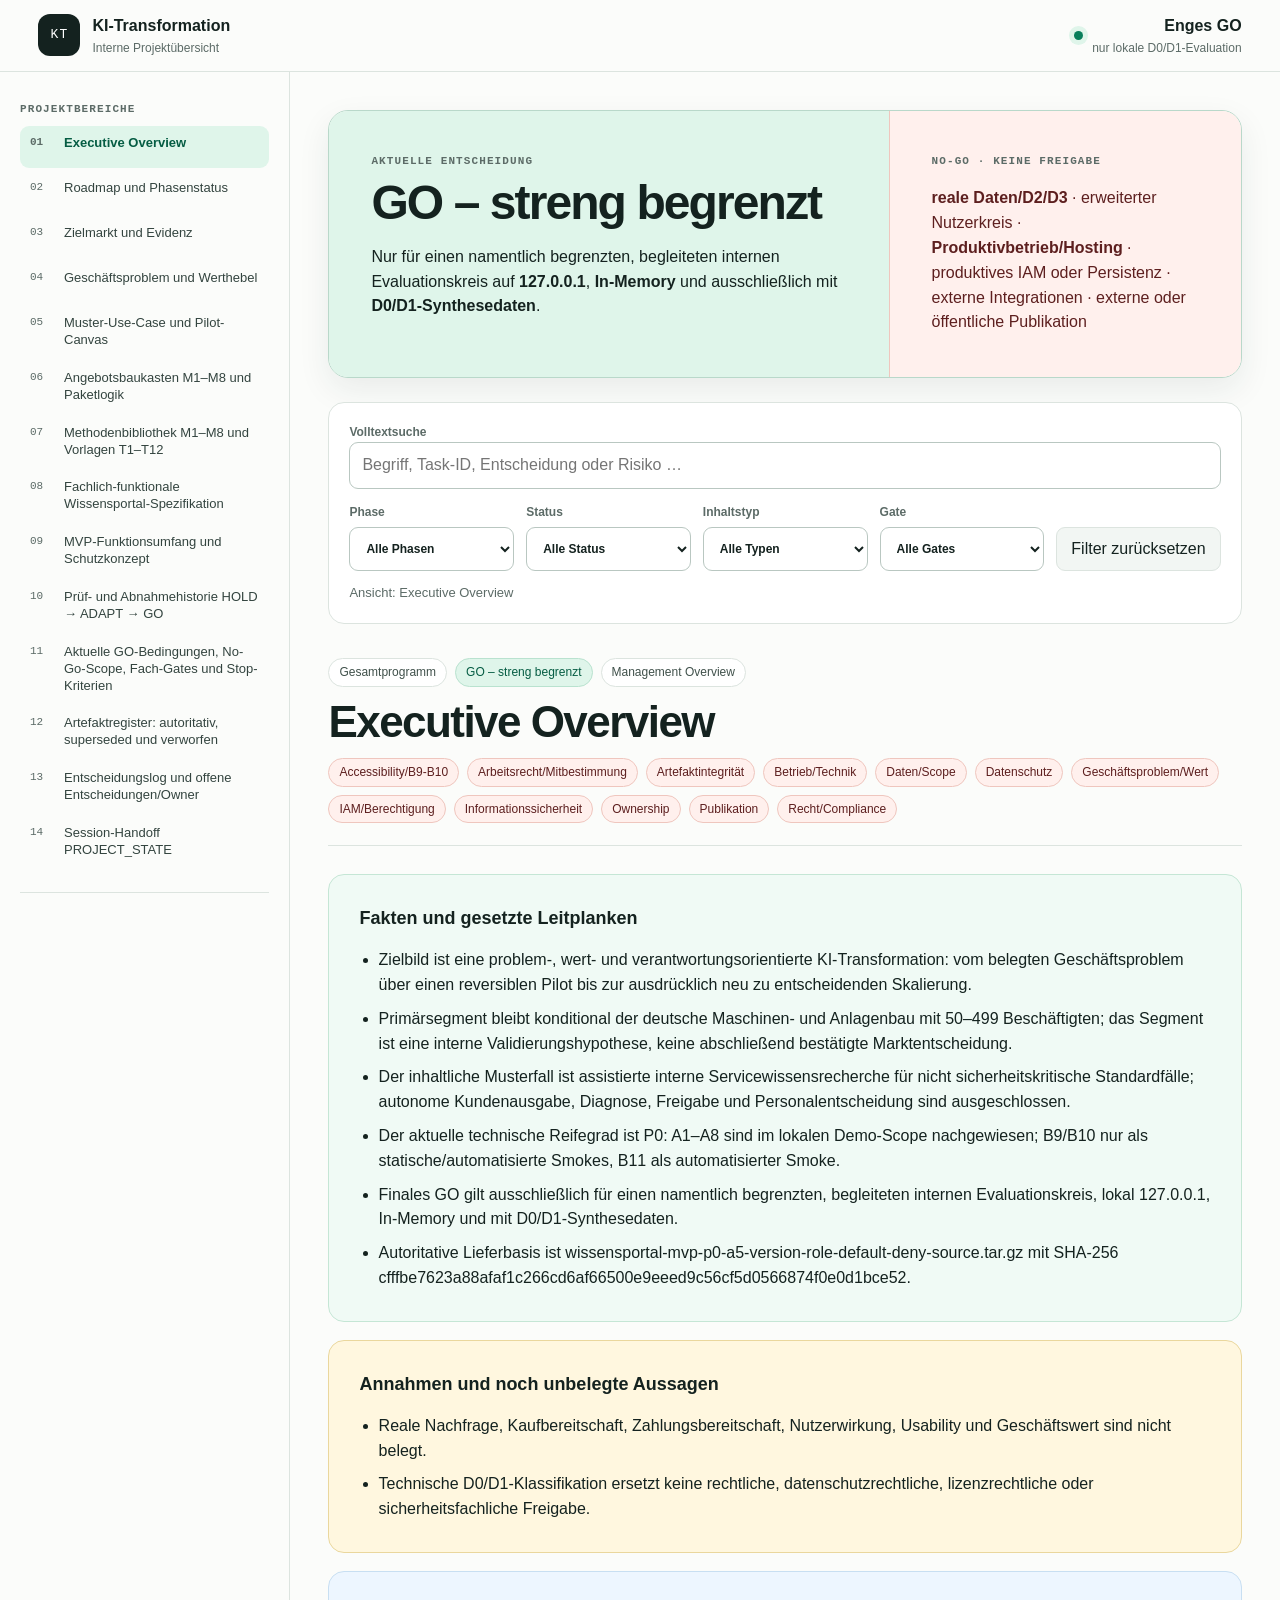
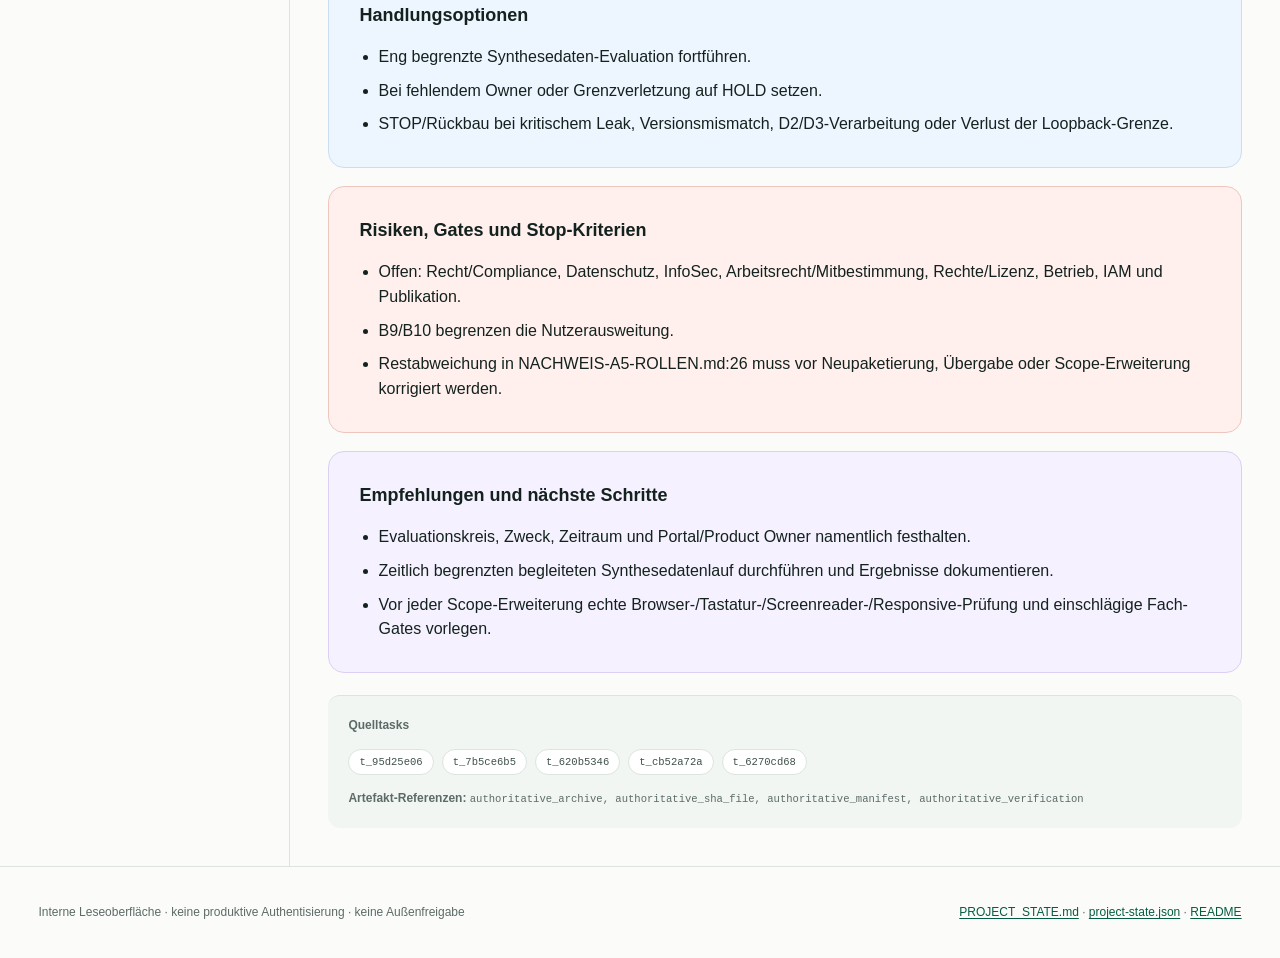
==== index.html @ d921ea35 "Publish GitHub Pages artifact" ====
<!doctype html>
<html lang="de">
<head>
  <meta charset="utf-8">
  <meta name="viewport" content="width=device-width, initial-scale=1">
  <meta name="color-scheme" content="light">
  <title>KI-Transformation · Projektübersicht</title>
  <meta name="description" content="Lokale, quellengebundene Übersicht des KI-Transformationsvorhabens.">
  <link rel="stylesheet" href="styles.css">
  <script src="app.js" defer></script>
</head>
<body>
  <a class="skip-link" href="#content">Zum Inhalt springen</a>
  <header class="topbar">
    <a class="brand" href="?view=executive-overview" aria-label="Zur Projektübersicht">
      <span class="brand-mark" aria-hidden="true">KT</span>
      <span><strong>KI-Transformation</strong><small>Interne Projektübersicht</small></span>
    </a>
    <div class="topbar-status" aria-label="Aktuelle Reifegradentscheidung">
      <span class="pulse" aria-hidden="true"></span>
      <span><strong>Enges GO</strong><small>nur lokale D0/D1-Evaluation</small></span>
    </div>
  </header>

  <div class="shell">
    <aside class="sidebar" aria-label="Projektnavigation">
      <div class="sidebar-inner">
        <p class="eyebrow">Projektbereiche</p>
        <nav id="primary-nav" aria-label="Alle Inhalte">
          <p class="loading">Navigation wird geladen …</p>
        </nav>
        <div class="sidebar-meta">
          <span>13 Inhaltsbereiche</span>
          <span>19 Quelltasks</span>
          <span>Stand: verifizierter Parent-Korpus</span>
        </div>
      </div>
    </aside>

    <main id="content" tabindex="-1">
      <section class="scope-banner" aria-labelledby="scope-title">
        <div class="scope-go">
          <p class="eyebrow">Aktuelle Entscheidung</p>
          <h1 id="scope-title">GO – streng begrenzt</h1>
          <p>Nur für einen namentlich begrenzten, begleiteten internen Evaluationskreis auf <strong>127.0.0.1</strong>, <strong>In-Memory</strong> und ausschließlich mit <strong>D0/D1-Synthesedaten</strong>.</p>
        </div>
        <div class="scope-no-go">
          <p class="eyebrow">No-Go · keine Freigabe</p>
          <p><strong>reale Daten/D2/D3</strong> · erweiterter Nutzerkreis · <strong>Produktivbetrieb/Hosting</strong> · produktives IAM oder Persistenz · externe Integrationen · externe oder öffentliche Publikation</p>
        </div>
      </section>

      <section class="controls" aria-labelledby="search-title">
        <div class="search-field">
          <label id="search-title" for="search">Volltextsuche</label>
          <input id="search" type="search" autocomplete="off" placeholder="Begriff, Task-ID, Entscheidung oder Risiko …">
        </div>
        <div class="filter-grid" aria-label="Inhalte filtern">
          <label>Phase<select id="filter-phase"><option value="">Alle Phasen</option></select></label>
          <label>Status<select id="filter-status"><option value="">Alle Status</option></select></label>
          <label>Inhaltstyp<select id="filter-type"><option value="">Alle Typen</option></select></label>
          <label>Gate<select id="filter-gate"><option value="">Alle Gates</option></select></label>
          <button id="clear-filters" type="button">Filter zurücksetzen</button>
        </div>
        <p id="result-status" class="result-status" role="status" aria-live="polite"></p>
      </section>

      <div id="view" aria-live="polite">
        <section class="loading-panel"><p>Daten werden lokal geladen …</p></section>
      </div>
    </main>
  </div>

  <footer>
    <p>Interne Leseoberfläche · keine produktive Authentisierung · keine Außenfreigabe</p>
    <p><a href="PROJECT_STATE.md">PROJECT_STATE.md</a> · <a href="project-state.json">project-state.json</a> · <a href="README.md">README</a></p>
  </footer>

  <noscript><p class="noscript">Diese lokale Übersicht benötigt JavaScript für Navigation, Suche und Filter. Die konsolidierten Inhalte stehen unter <a href="downloads/KI_TRANSFORMATION_CONTENT.md">KI_TRANSFORMATION_CONTENT.md</a> bereit.</p></noscript>
</body>
</html>
---- styles.css ----
:root {
  --ink: #14221f;
  --muted: #5c6b67;
  --paper: #fbfcfa;
  --surface: #ffffff;
  --surface-soft: #f2f6f3;
  --line: #dce4df;
  --accent: #087f5b;
  --accent-deep: #055c43;
  --accent-soft: #dff5ea;
  --danger: #9c2e2e;
  --danger-soft: #fff0ed;
  --amber: #8a5700;
  --amber-soft: #fff7df;
  --blue: #215b8f;
  --blue-soft: #edf6ff;
  --violet: #60469b;
  --violet-soft: #f5f1ff;
  --shadow: 0 12px 32px rgba(28, 55, 45, 0.08);
  --radius: 16px;
  --focus: #0067c5;
}

* { box-sizing: border-box; }
html { scroll-behavior: smooth; }
body {
  margin: 0;
  color: var(--ink);
  background: var(--paper);
  font-family: Avenir, "Segoe UI", Helvetica, Arial, sans-serif;
  line-height: 1.55;
}
a { color: var(--accent-deep); text-decoration-thickness: .08em; text-underline-offset: .18em; }
a:hover { color: var(--accent); }
button, input, select { font: inherit; }
button, select, input { min-height: 44px; }
:focus-visible { outline: 3px solid var(--focus); outline-offset: 3px; }
.skip-link {
  position: fixed;
  z-index: 100;
  top: 10px;
  left: 10px;
  padding: 10px 16px;
  transform: translateY(-150%);
  color: white;
  background: var(--ink);
  border-radius: 8px;
}
.skip-link:focus { transform: translateY(0); }

.topbar {
  position: sticky;
  z-index: 20;
  top: 0;
  display: flex;
  align-items: center;
  justify-content: space-between;
  min-height: 72px;
  padding: 10px clamp(18px, 3vw, 42px);
  background: rgba(251, 252, 250, .96);
  border-bottom: 1px solid var(--line);
}
.brand { display: flex; align-items: center; gap: 12px; color: var(--ink); text-decoration: none; }
.brand-mark {
  display: grid;
  width: 42px;
  height: 42px;
  place-items: center;
  color: white;
  background: var(--ink);
  border-radius: 12px;
  font-family: ui-monospace, SFMono-Regular, Consolas, monospace;
  font-size: 13px;
  letter-spacing: .08em;
}
.brand span:last-child, .topbar-status span:last-child { display: flex; flex-direction: column; }
.brand small, .topbar-status small { color: var(--muted); font-size: 12px; }
.topbar-status { display: flex; align-items: center; gap: 9px; text-align: right; }
.pulse { width: 9px; height: 9px; background: var(--accent); border-radius: 50%; box-shadow: 0 0 0 5px var(--accent-soft); }

.shell { display: grid; grid-template-columns: 290px minmax(0, 1fr); max-width: 1600px; margin: 0 auto; }
.sidebar { border-right: 1px solid var(--line); }
.sidebar-inner { position: sticky; top: 73px; max-height: calc(100vh - 73px); padding: 28px 20px 32px; overflow-y: auto; }
.eyebrow {
  margin: 0 0 8px;
  color: var(--muted);
  font-family: ui-monospace, SFMono-Regular, Consolas, monospace;
  font-size: 11px;
  font-weight: 700;
  letter-spacing: .1em;
  text-transform: uppercase;
}
#primary-nav { display: grid; gap: 3px; }
.nav-link {
  display: grid;
  grid-template-columns: 26px 1fr;
  gap: 8px;
  align-items: start;
  min-height: 42px;
  padding: 9px 10px;
  color: #33443f;
  border-radius: 9px;
  font-size: 13px;
  line-height: 1.3;
  text-decoration: none;
}
.nav-link:hover { color: var(--ink); background: var(--surface-soft); }
.nav-link[aria-current="page"] { color: var(--accent-deep); background: var(--accent-soft); font-weight: 700; }
.nav-number { color: var(--muted); font-family: ui-monospace, SFMono-Regular, Consolas, monospace; font-size: 11px; }
.sidebar-meta { display: grid; gap: 4px; margin-top: 24px; padding-top: 16px; color: var(--muted); border-top: 1px solid var(--line); font-size: 11px; }

main { min-width: 0; padding: clamp(20px, 3vw, 44px); }
.scope-banner {
  display: grid;
  grid-template-columns: minmax(0, 1.35fr) minmax(270px, .85fr);
  overflow: hidden;
  margin-bottom: 24px;
  border: 1px solid #b9d8ca;
  border-radius: 20px;
  box-shadow: var(--shadow);
}
.scope-go, .scope-no-go { padding: clamp(22px, 4vw, 42px); }
.scope-go { background: var(--accent-soft); }
.scope-no-go { color: #5d1f1f; background: var(--danger-soft); border-left: 1px solid #efc6be; }
.scope-banner h1 { margin: 0 0 8px; font-size: clamp(30px, 4vw, 48px); line-height: 1.05; letter-spacing: -.04em; }
.scope-banner p:last-child { margin-bottom: 0; }

.controls { margin-bottom: 34px; padding: 20px; background: var(--surface); border: 1px solid var(--line); border-radius: var(--radius); }
.search-field label, .filter-grid label { display: grid; gap: 6px; color: var(--muted); font-size: 12px; font-weight: 700; }
.search-field input, select {
  width: 100%;
  padding: 10px 12px;
  color: var(--ink);
  background: white;
  border: 1px solid #b9c7c1;
  border-radius: 9px;
}
.search-field input { font-size: 16px; }
.filter-grid { display: grid; grid-template-columns: repeat(4, minmax(130px, 1fr)) auto; gap: 12px; align-items: end; margin-top: 14px; }
#clear-filters { padding: 8px 14px; color: var(--ink); background: var(--surface-soft); border: 1px solid var(--line); border-radius: 9px; cursor: pointer; }
#clear-filters:hover { background: #e8efeb; }
.result-status { min-height: 1.4em; margin: 12px 0 0; color: var(--muted); font-size: 13px; }

.page-header { margin: 0 0 28px; padding-bottom: 22px; border-bottom: 1px solid var(--line); }
.page-kicker { display: flex; flex-wrap: wrap; gap: 8px; align-items: center; margin-bottom: 10px; }
.page-header h2 { max-width: 900px; margin: 0 0 12px; font-size: clamp(28px, 4vw, 44px); line-height: 1.12; letter-spacing: -.035em; }
.page-meta { display: flex; flex-wrap: wrap; gap: 8px; }
.badge { display: inline-flex; align-items: center; min-height: 26px; padding: 4px 10px; border: 1px solid var(--line); border-radius: 999px; color: #40514b; background: white; font-size: 12px; }
.badge.status { color: var(--accent-deep); background: var(--accent-soft); border-color: #b9e2cf; }
.badge.gate { color: #5d1f1f; background: var(--danger-soft); border-color: #efc6be; }

.evidence-layout { display: grid; gap: 18px; }
.evidence-block { padding: clamp(20px, 3vw, 30px); border: 1px solid var(--line); border-radius: var(--radius); background: var(--surface); }
.evidence-block h3 { margin: 0 0 15px; font-size: 18px; }
.evidence-block ul { margin: 0; padding-left: 1.2rem; }
.evidence-block li + li { margin-top: 9px; }
.evidence-block.facts { background: #f0faf5; border-color: #c5e6d5; }
.evidence-block.assumptions { background: var(--amber-soft); border-color: #ead79d; }
.evidence-block.options { background: var(--blue-soft); border-color: #c8dff2; }
.evidence-block.risks { background: var(--danger-soft); border-color: #efc6be; }
.evidence-block.recommendations { background: var(--violet-soft); border-color: #dbd0f3; }
.section-footnotes { display: grid; gap: 14px; margin-top: 22px; padding: 20px; background: var(--surface-soft); border-radius: 12px; }
.section-footnotes p { margin: 0; }
.mono { font-family: ui-monospace, SFMono-Regular, Consolas, monospace; font-size: .88em; overflow-wrap: anywhere; }

.result-grid { display: grid; gap: 12px; }
.result-card { padding: 20px; background: white; border: 1px solid var(--line); border-radius: 12px; }
.result-card h3 { margin: 5px 0 8px; font-size: 19px; }
.result-card p { margin: 0; color: var(--muted); }
.result-card a { color: var(--ink); text-decoration: none; }
.result-card a:hover { color: var(--accent); text-decoration: underline; }
.empty-state { padding: 42px 24px; text-align: center; background: white; border: 1px dashed #aab9b3; border-radius: 12px; }

.artifact-table-wrap { overflow-x: auto; margin-top: 22px; border: 1px solid var(--line); border-radius: 12px; }
table { width: 100%; border-collapse: collapse; background: white; font-size: 13px; }
th, td { padding: 12px 14px; text-align: left; vertical-align: top; border-bottom: 1px solid var(--line); }
th { color: var(--muted); background: var(--surface-soft); font-size: 11px; letter-spacing: .05em; text-transform: uppercase; }
tr:last-child td { border-bottom: 0; }
.artifact-status { font-weight: 700; }
.artifact-status.authoritative { color: var(--accent-deep); }
.artifact-status.superseded { color: var(--amber); }
.artifact-status.rejected { color: var(--danger); }
.download-list { display: grid; grid-template-columns: repeat(auto-fit, minmax(230px, 1fr)); gap: 12px; padding: 0; list-style: none; }
.download-list a { display: block; min-height: 100%; padding: 16px; color: var(--ink); background: white; border: 1px solid var(--line); border-radius: 12px; text-decoration: none; }
.download-list a:hover { border-color: var(--accent); }
.download-list small { display: block; margin-top: 7px; color: var(--muted); }

.loading-panel, .error-panel { padding: 32px; background: white; border: 1px solid var(--line); border-radius: var(--radius); }
.error-panel { color: var(--danger); border-color: #efc6be; background: var(--danger-soft); }
footer { display: flex; justify-content: space-between; gap: 18px; padding: 24px clamp(18px, 3vw, 42px); color: var(--muted); border-top: 1px solid var(--line); font-size: 12px; }
.noscript { margin: 20px; padding: 18px; color: var(--danger); background: var(--danger-soft); }

@media (max-width: 1050px) {
  .filter-grid { grid-template-columns: repeat(2, minmax(0, 1fr)); }
  #clear-filters { width: 100%; }
  .scope-banner { grid-template-columns: 1fr; }
  .scope-no-go { border-top: 1px solid #efc6be; border-left: 0; }
}
@media (max-width: 780px) {
  .topbar { position: static; align-items: flex-start; }
  .topbar-status { display: none; }
  .shell { display: block; }
  .sidebar { border-right: 0; border-bottom: 1px solid var(--line); }
  .sidebar-inner { position: static; max-height: none; padding: 16px 18px; }
  #primary-nav { grid-template-columns: repeat(2, minmax(0, 1fr)); }
  .sidebar-meta { display: none; }
  main { padding: 20px 16px 34px; }
  footer { flex-direction: column; }
}
@media (max-width: 520px) {
  #primary-nav, .filter-grid { grid-template-columns: 1fr; }
  .scope-go, .scope-no-go { padding: 22px 18px; }
  .page-header h2 { font-size: 28px; }
  th, td { padding: 10px; }
}
@media (prefers-reduced-motion: reduce) {
  html { scroll-behavior: auto; }
  *, *::before, *::after { animation-duration: .01ms !important; transition-duration: .01ms !important; }
}
@media print {
  .topbar, .sidebar, .controls, footer { display: none; }
  .shell { display: block; }
  main { padding: 0; }
  .scope-banner, .evidence-block { break-inside: avoid; box-shadow: none; }
}
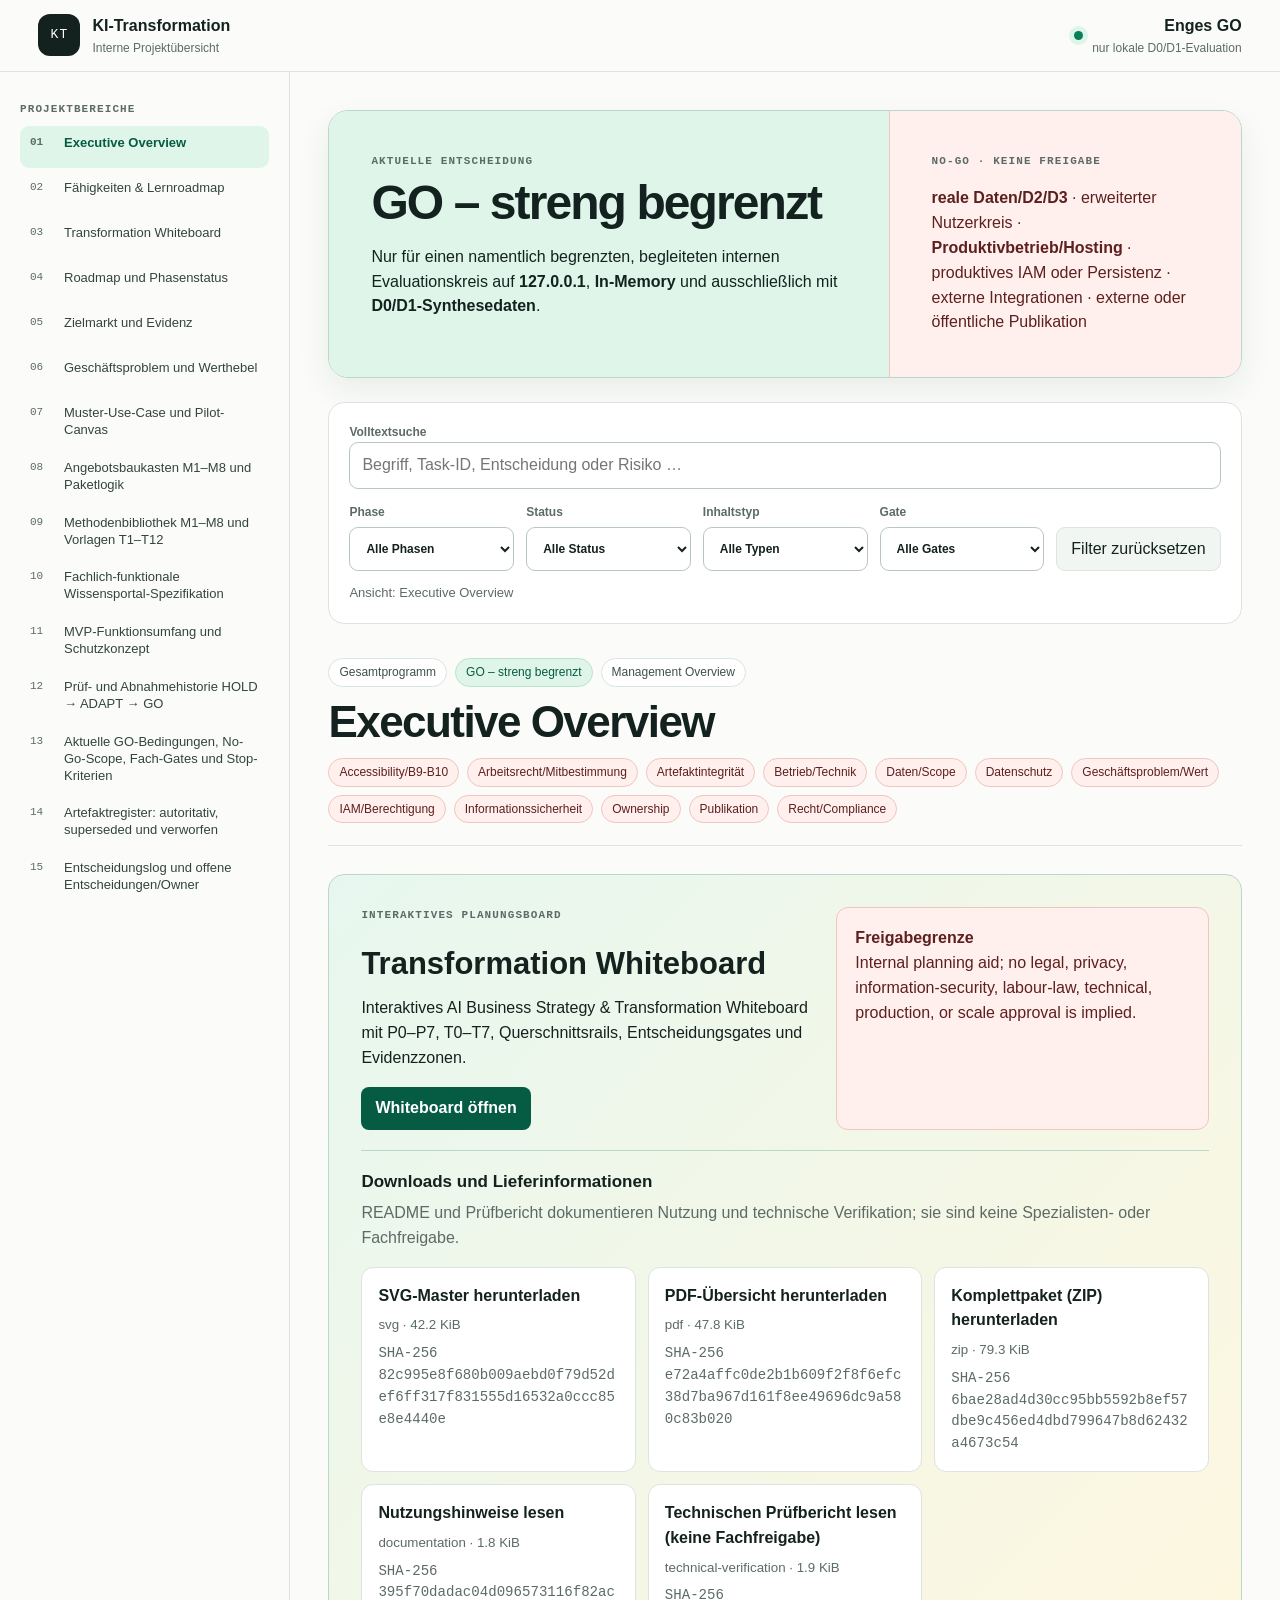
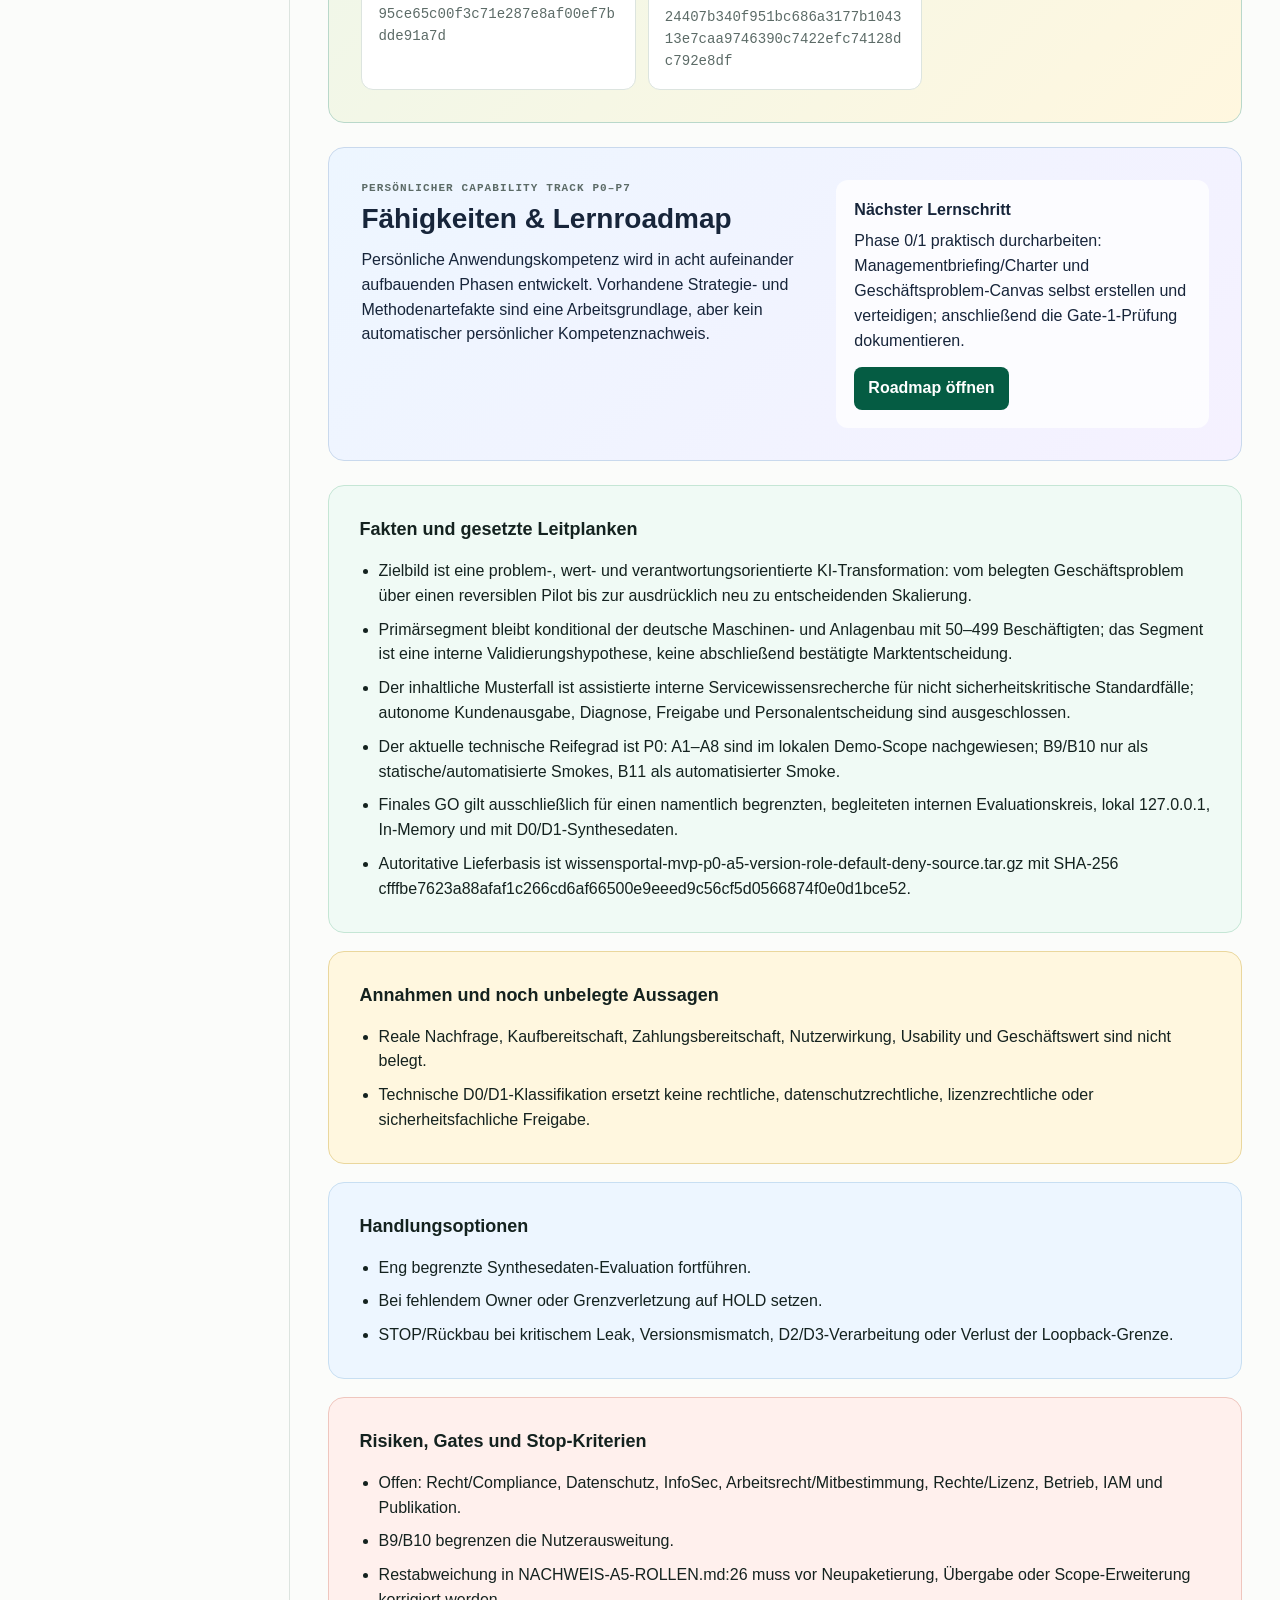
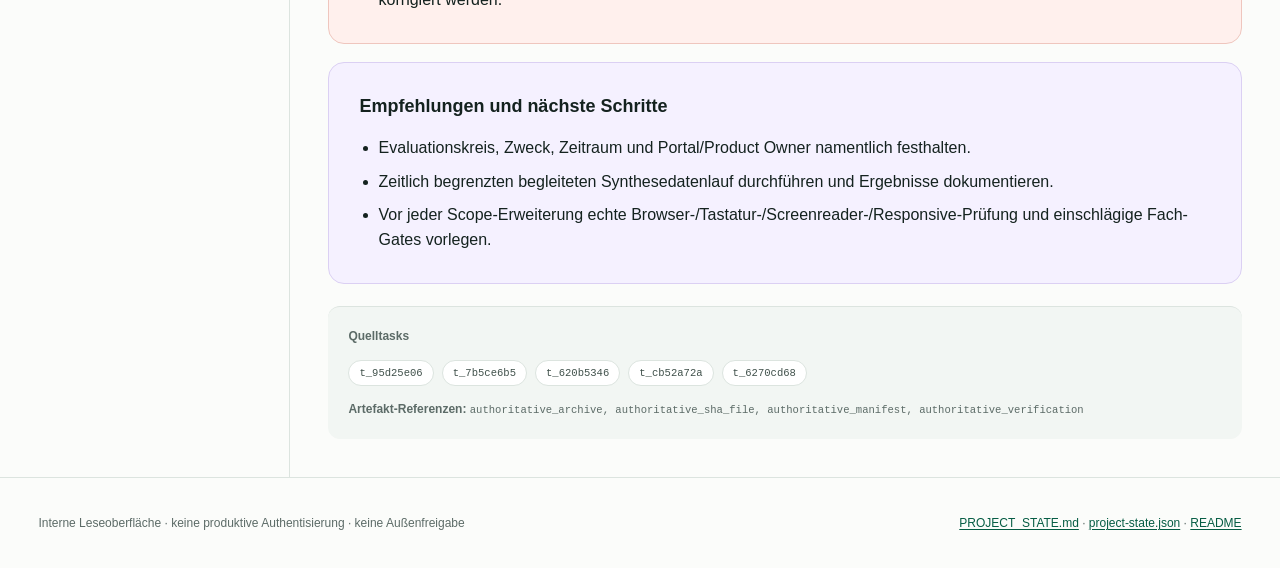
==== commit a18c1aca: "feat: publish transformation whiteboard" ====
--- a/index.html
+++ b/index.html
@@ -30,7 +30,7 @@
           <p class="loading">Navigation wird geladen …</p>
         </nav>
         <div class="sidebar-meta">
-          <span>13 Inhaltsbereiche</span>
+          <span>13 Inhaltsbereiche · Transformation Whiteboard</span>
           <span>19 Quelltasks</span>
           <span>Stand: verifizierter Parent-Korpus</span>
         </div>
--- a/styles.css
+++ b/styles.css
@@ -185,6 +185,64 @@
 .download-list a:hover { border-color: var(--accent); }
 .download-list small { display: block; margin-top: 7px; color: var(--muted); }
 
+.roadmap-teaser, .whiteboard-teaser {
+  display: grid;
+  grid-template-columns: 1.1fr .9fr;
+  gap: 20px;
+  margin-bottom: 24px;
+  padding: clamp(22px, 3vw, 32px);
+  color: #17253a;
+  background: linear-gradient(135deg, #edf6ff, #f5f1ff);
+  border: 1px solid #c9d9ed;
+  border-radius: var(--radius);
+}
+.whiteboard-teaser { color: var(--ink); background: linear-gradient(135deg, #e7f7ef, #fff7df); border-color: #b9d8ca; }
+.whiteboard-teaser h3 { margin: 0 0 8px; font-size: clamp(23px, 3vw, 31px); }
+.whiteboard-teaser p { margin: 0 0 16px; }
+.whiteboard-boundary { padding: 18px; color: #5d1f1f; background: var(--danger-soft); border: 1px solid #efc6be; border-radius: 12px; }
+.whiteboard-downloads { grid-column: 1 / -1; padding-top: 18px; border-top: 1px solid #b9d8ca; }
+.whiteboard-downloads h4 { margin: 0 0 6px; font-size: 17px; }
+.whiteboard-downloads > p { color: var(--muted); }
+.whiteboard-downloads .download-list { margin-bottom: 0; }
+.roadmap-teaser h3, .section-heading h3, .next-learning-step h3, .evidence-baseline h3 { margin: 0 0 8px; font-size: clamp(21px, 3vw, 28px); }
+.roadmap-teaser p { margin: 0; }
+.roadmap-teaser .next-step { padding: 18px; background: rgba(255, 255, 255, .78); border-radius: 12px; }
+.roadmap-teaser .next-step p { margin: 7px 0 14px; }
+.button-link { display: inline-block; padding: 9px 14px; color: white; background: var(--accent-deep); border-radius: 8px; text-decoration: none; font-weight: 700; }
+.button-link:hover { color: white; background: var(--accent); }
+.section-heading { margin: 42px 0 18px; }
+.section-heading p:last-child { max-width: 900px; color: var(--muted); }
+.next-learning-step { margin-bottom: 34px; padding: clamp(22px, 3vw, 32px); color: #35265c; background: var(--violet-soft); border: 1px solid #dbd0f3; border-radius: var(--radius); }
+.next-learning-step p:last-child { margin-bottom: 0; font-size: 18px; }
+.track-map { display: grid; gap: 10px; padding: 0; list-style: none; }
+.track-row { display: grid; grid-template-columns: minmax(180px, 1fr) minmax(180px, .9fr) minmax(180px, 1fr); align-items: stretch; }
+.track-node { display: grid; grid-template-columns: 42px 1fr; gap: 10px; align-items: center; padding: 14px; border: 1px solid; border-radius: 12px; }
+.capability-track { color: #17496f; background: var(--blue-soft); border-color: #c8dff2; }
+.application-track { color: #463172; background: var(--violet-soft); border-color: #dbd0f3; }
+.track-node strong { font-family: ui-monospace, SFMono-Regular, Consolas, monospace; }
+.track-connection { display: grid; grid-template-columns: 30px 1fr; gap: 8px; align-items: center; padding: 7px 12px; color: var(--muted); text-align: center; }
+.track-connection span { color: var(--accent); font-size: 24px; font-weight: 800; }
+.track-connection small { text-align: left; }
+.evidence-baseline { margin: 32px 0; padding: clamp(22px, 3vw, 30px); background: var(--amber-soft); border: 1px solid #ead79d; border-radius: var(--radius); }
+.evidence-baseline ul { margin-bottom: 0; }
+.phase-grid { display: grid; gap: 18px; }
+.phase-card { scroll-margin-top: 90px; padding: clamp(20px, 3vw, 30px); background: white; border: 1px solid var(--line); border-left: 6px solid var(--blue); border-radius: var(--radius); box-shadow: var(--shadow); }
+.phase-card > header { display: flex; flex-wrap: wrap; gap: 14px; align-items: flex-start; justify-content: space-between; margin-bottom: 20px; }
+.phase-card h3 { margin: 0; font-size: 23px; }
+.evidence-status { max-width: 340px; padding: 6px 10px; color: var(--amber); background: var(--amber-soft); border: 1px solid #ead79d; border-radius: 999px; font-size: 12px; font-weight: 700; }
+.phase-details { display: grid; grid-template-columns: repeat(2, minmax(0, 1fr)); gap: 1px; overflow: hidden; margin: 0; background: var(--line); border: 1px solid var(--line); border-radius: 12px; }
+.phase-details > div { padding: 15px; background: white; }
+.phase-details dt { margin-bottom: 5px; color: var(--muted); font-size: 11px; font-weight: 800; letter-spacing: .05em; text-transform: uppercase; }
+.phase-details dd { margin: 0; }
+.phase-details ul { margin: 0; padding-left: 1.2rem; }
+.phase-skill { margin: 16px 0 0; }
+.skill-register { margin-top: 44px; }
+.skill-register > ol { display: grid; grid-template-columns: repeat(auto-fit, minmax(280px, 1fr)); gap: 12px; padding: 0; list-style: none; }
+.skill-register > ol > li { scroll-margin-top: 90px; padding: 18px; background: var(--surface-soft); border: 1px solid var(--line); border-radius: 12px; }
+.skill-register h3 { margin: 0 0 10px; font-size: 15px; }
+.skill-register p { margin: 7px 0 0; }
+.scope-reminder { margin-top: 30px; padding: 18px; color: #5d1f1f; background: var(--danger-soft); border: 1px solid #efc6be; border-radius: 12px; }
+
 .loading-panel, .error-panel { padding: 32px; background: white; border: 1px solid var(--line); border-radius: var(--radius); }
 .error-panel { color: var(--danger); border-color: #efc6be; background: var(--danger-soft); }
 footer { display: flex; justify-content: space-between; gap: 18px; padding: 24px clamp(18px, 3vw, 42px); color: var(--muted); border-top: 1px solid var(--line); font-size: 12px; }
@@ -193,8 +251,11 @@
 @media (max-width: 1050px) {
   .filter-grid { grid-template-columns: repeat(2, minmax(0, 1fr)); }
   #clear-filters { width: 100%; }
-  .scope-banner { grid-template-columns: 1fr; }
+  .scope-banner, .roadmap-teaser, .whiteboard-teaser { grid-template-columns: 1fr; }
   .scope-no-go { border-top: 1px solid #efc6be; border-left: 0; }
+  .track-row { grid-template-columns: 1fr; }
+  .track-connection { grid-template-columns: 30px 1fr; text-align: left; }
+  .track-connection span { transform: rotate(90deg); }
 }
 @media (max-width: 780px) {
   .topbar { position: static; align-items: flex-start; }
@@ -205,6 +266,7 @@
   #primary-nav { grid-template-columns: repeat(2, minmax(0, 1fr)); }
   .sidebar-meta { display: none; }
   main { padding: 20px 16px 34px; }
+  .phase-details { grid-template-columns: 1fr; }
   footer { flex-direction: column; }
 }
 @media (max-width: 520px) {
